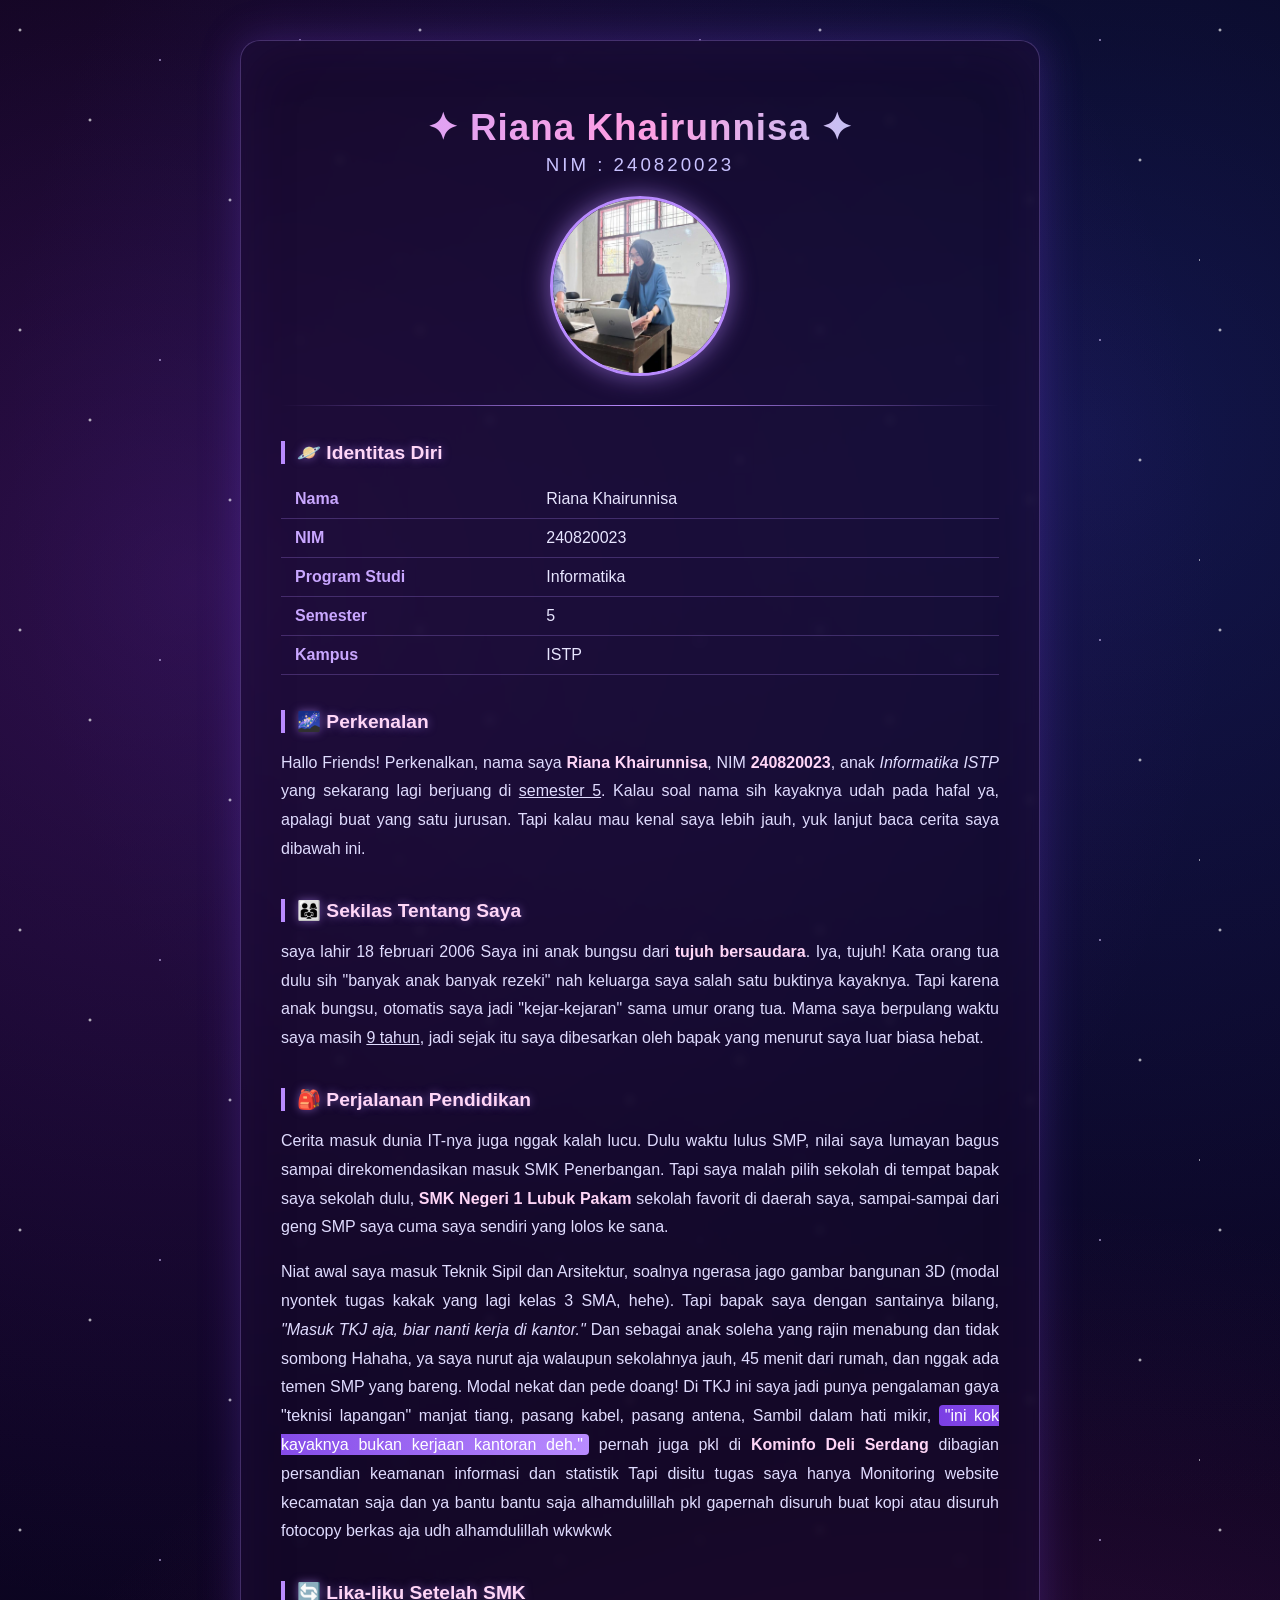
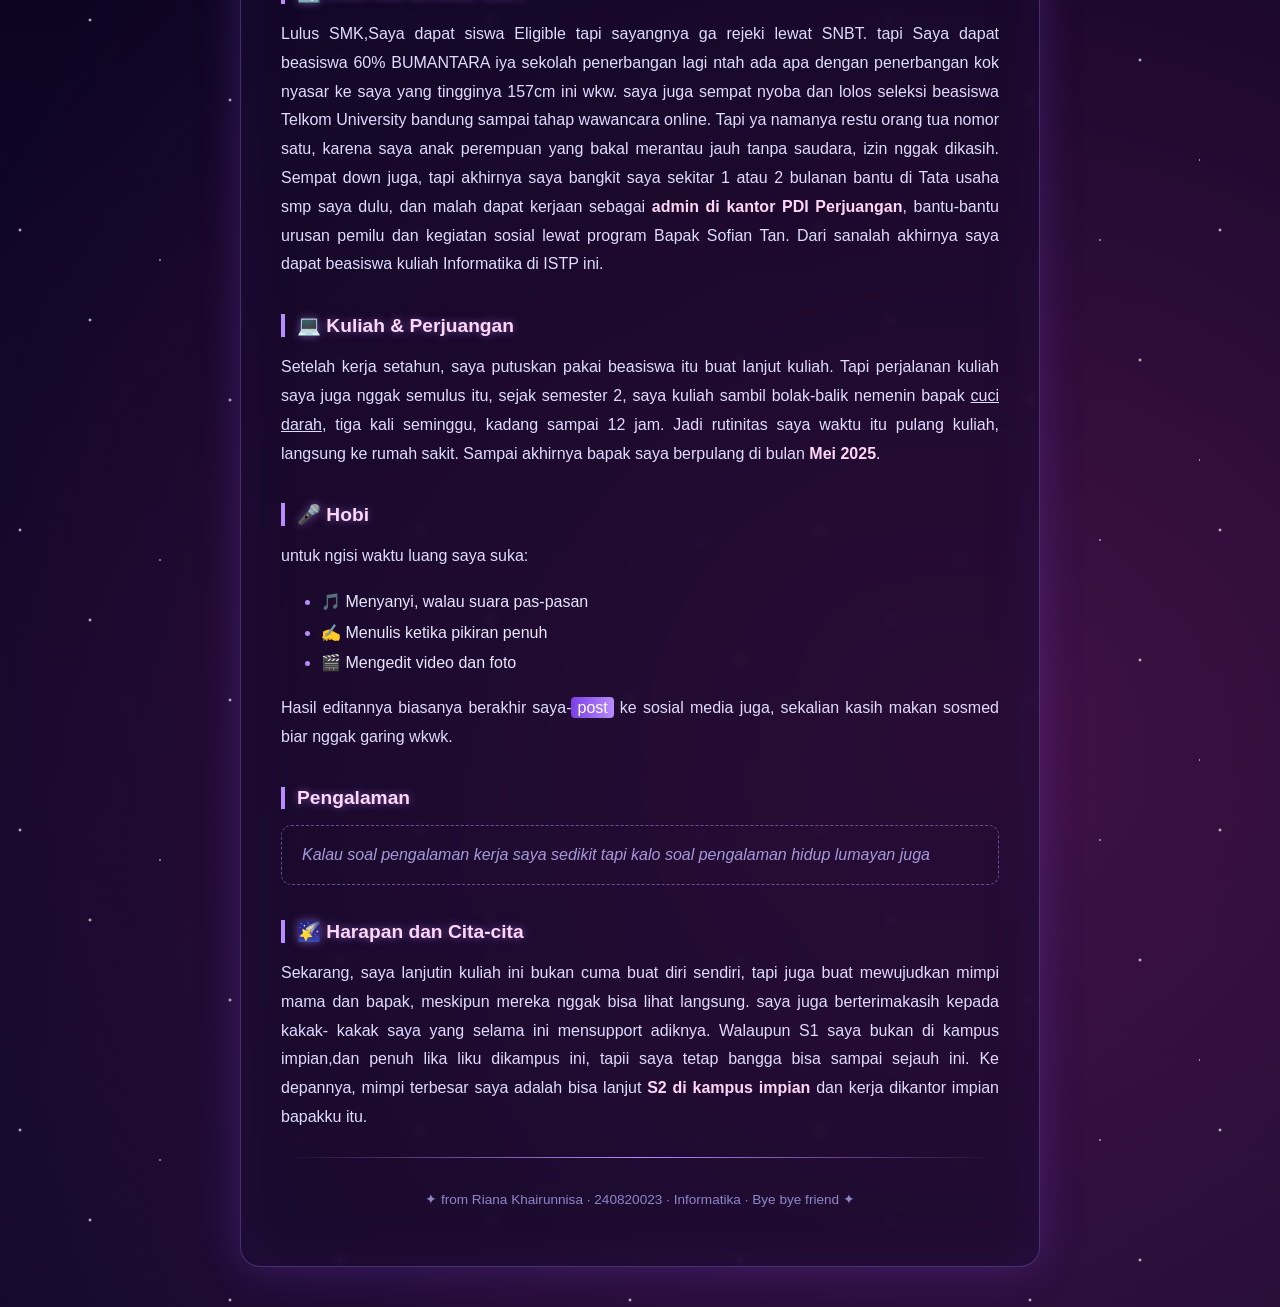
==== index.html @ e571e0c8 "Rename html to index" ====
<!DOCTYPE html>
<html>
<head>
    <title>Riana Khairunnisa - 240820023</title>
    <link rel="stylesheet" href="style.css">
</head>
<body>

    <div class="container">

        <h1>✦ Riana Khairunnisa ✦</h1>
        <h3 class="nim">NIM : 240820023</h3>

        <!-- FOTO: ganti "foto.jpg" dengan nama file foto kamu.
             Taruh file foto (misal foto.jpg) di folder yang sama dengan file HTML ini -->
        <div class="foto-wrap">
            <img src="foto.jpg" alt="Foto Riana Khairunnisa">
        </div>

        <hr>

        <h2>🪐 Identitas Diri</h2>
        <table>
            <tr>
                <td>Nama</td>
                <td>Riana Khairunnisa</td>
            </tr>
            <tr>
                <td>NIM</td>
                <td>240820023</td>
            </tr>
            <tr>
                <td>Program Studi</td>
                <td>Informatika</td>
            </tr>
            <tr>
                <td>Semester</td>
                <td>5 </td>
            </tr>
            <tr>
                <td>Kampus</td>
                <td>ISTP</td>
            </tr>
        </table>

        <h2>🌌 Perkenalan</h2>
        <p>
            Hallo Friends! Perkenalkan, nama saya <b>Riana Khairunnisa</b>,
            NIM <b>240820023</b>, anak <i>Informatika ISTP</i> yang sekarang
            lagi berjuang di <u>semester 5</u>. Kalau soal nama sih kayaknya udah 
            pada hafal ya, apalagi buat yang satu jurusan. Tapi kalau mau kenal 
            saya lebih jauh, yuk lanjut baca cerita saya dibawah ini.
        </p>

        <h2>👨‍👩‍👧 Sekilas Tentang Saya</h2>
        <p>
            saya lahir 18 februari 2006 
            Saya ini anak bungsu dari <b>tujuh bersaudara</b>. Iya, tujuh!
            Kata orang tua dulu sih "banyak anak banyak rezeki" nah
            keluarga saya salah satu buktinya kayaknya. Tapi karena anak
            bungsu, otomatis saya jadi "kejar-kejaran" sama umur orang tua.
            Mama saya berpulang waktu saya masih <u>9 tahun</u>, jadi sejak
            itu saya dibesarkan oleh bapak yang menurut saya luar biasa
            hebat.
        </p>

        <h2>🎒 Perjalanan Pendidikan</h2>
        <p>
            Cerita masuk dunia IT-nya juga nggak kalah lucu. Dulu waktu
            lulus SMP, nilai saya lumayan bagus sampai direkomendasikan
            masuk SMK Penerbangan. Tapi saya malah pilih sekolah di tempat
            bapak saya sekolah dulu, <b>SMK Negeri 1 Lubuk Pakam</b>
            sekolah favorit di daerah saya, sampai-sampai dari geng SMP saya
            cuma saya sendiri yang lolos ke sana.
        </p>
        <p>
            Niat awal saya masuk Teknik Sipil dan Arsitektur, soalnya
            ngerasa jago gambar bangunan 3D (modal nyontek tugas kakak yang
            lagi kelas 3 SMA, hehe). Tapi bapak saya dengan santainya
            bilang, <i>"Masuk TKJ aja, biar nanti kerja di kantor."</i> Dan
            sebagai anak soleha yang rajin menabung dan tidak sombong Hahaha, ya
            saya nurut aja walaupun sekolahnya jauh, 45 menit dari rumah,
            dan nggak ada temen SMP yang bareng. Modal nekat dan pede doang!
            Di TKJ ini saya jadi punya pengalaman gaya "teknisi lapangan" 
            manjat tiang, pasang kabel, pasang antena, Sambil dalam hati mikir,
            <mark>"ini kok kayaknya bukan kerjaan kantoran deh."</mark>
            pernah juga pkl di <b>Kominfo Deli Serdang</b> dibagian persandian keamanan
            informasi dan statistik Tapi disitu tugas saya hanya Monitoring website
            kecamatan saja dan ya bantu bantu saja alhamdulillah pkl gapernah disuruh
            buat kopi atau disuruh fotocopy berkas aja udh alhamdulillah wkwkwk  
            
        </p>

        <h2>🔄 Lika-liku Setelah SMK</h2>
        <p>
            Lulus SMK,Saya dapat siswa Eligible tapi sayangnya ga rejeki lewat SNBT. tapi
            Saya dapat beasiswa 60% BUMANTARA iya sekolah penerbangan lagi
            ntah ada apa dengan penerbangan kok nyasar ke saya yang tingginya 157cm ini wkw.
            saya juga sempat nyoba dan lolos seleksi beasiswa Telkom University bandung
            sampai tahap wawancara online. Tapi ya namanya restu orang tua
            nomor satu, karena saya anak perempuan yang bakal merantau
            jauh tanpa saudara, izin nggak dikasih. Sempat down juga, tapi
            akhirnya saya bangkit saya sekitar 1 atau 2 bulanan bantu di Tata usaha smp
            saya dulu, dan malah dapat kerjaan sebagai <b>admin di kantor PDI Perjuangan</b>,
            bantu-bantu urusan pemilu dan kegiatan sosial lewat program Bapak Sofian Tan. Dari
            sanalah akhirnya saya dapat beasiswa kuliah Informatika di
            ISTP ini.
        </p>

        <h2>💻 Kuliah & Perjuangan</h2>
        <p>
            Setelah kerja setahun, saya putuskan pakai beasiswa itu buat
            lanjut kuliah. Tapi perjalanan kuliah saya juga nggak semulus
            itu, sejak semester 2, saya kuliah sambil bolak-balik nemenin
            bapak <u>cuci darah</u>, tiga kali seminggu, kadang sampai 12
            jam. Jadi rutinitas saya waktu itu pulang kuliah, langsung ke
            rumah sakit. Sampai akhirnya bapak saya berpulang di bulan
            <b>Mei 2025</b>.
        </p>

        <h2>🎤 Hobi</h2>
        <p>
            untuk ngisi waktu luang saya suka:
        </p>
        <ul>
            <li>🎵 Menyanyi, walau suara pas-pasan</li>
            <li>✍️ Menulis ketika pikiran penuh</li>
            <li>🎬 Mengedit video dan foto</li>
        </ul>
        <p>
            Hasil editannya biasanya berakhir saya-<mark>post</mark> ke
            sosial media juga, sekalian kasih makan sosmed biar nggak
            garing wkwk.
        </p>

        <h2>Pengalaman</h2>
        <div class="pengalaman-box">
            Kalau soal pengalaman kerja saya sedikit
            tapi kalo soal pengalaman hidup lumayan juga <br>
        </div>
            
        <h2>🌠 Harapan dan Cita-cita</h2>
        <p>
            Sekarang, saya lanjutin kuliah ini bukan cuma buat diri sendiri,
            tapi juga buat mewujudkan mimpi mama dan bapak, meskipun mereka
            nggak bisa lihat langsung. saya juga berterimakasih kepada kakak- kakak
            saya yang selama ini mensupport adiknya. Walaupun S1 saya bukan di kampus
            impian,dan penuh lika liku dikampus ini, tapii
            saya tetap bangga bisa sampai sejauh ini. Ke depannya,
            mimpi terbesar saya adalah bisa lanjut <b>S2 di kampus impian</b>
            dan kerja dikantor impian bapakku itu.
        </p>

        <hr>
        <p class="footer-note">✦ from Riana Khairunnisa · 240820023 · Informatika · Bye bye friend ✦</p>

        <!--
    ============================================
    CATATAN: TENTANG TEMA GALAKSI DI HALAMAN INI
    ============================================

    Efek galaksi pada halaman ini dibuat sepenuhnya
    menggunakan CSS (di dalam tag <style>), dan untuk style nya saya
    minta bantuan Ai tapi untuk bagian Html ini saya sendiri.--->
    </div>

</body>
</html>
---- style.css ----
* {
    box-sizing: border-box;
}

body {
    margin: 0;
    padding: 40px 20px;
    font-family: 'Poppins', sans-serif;
    color: #e8e6ff;
    background-color: #05010f;
    background-image:
        radial-gradient(2px 2px at 20px 30px, #ffffff, transparent),
        radial-gradient(2px 2px at 90px 120px, #ffffff, transparent),
        radial-gradient(1.5px 1.5px at 160px 60px, #d9c7ff, transparent),
        radial-gradient(2px 2px at 230px 200px, #ffffff, transparent),
        radial-gradient(1.5px 1.5px at 300px 40px, #d9c7ff, transparent),
        radial-gradient(2px 2px at 340px 160px, #ffffff, transparent),
        radial-gradient(1.5px 1.5px at 400px 260px, #ffffff, transparent),
        radial-gradient(circle at 15% 20%, rgba(120, 40, 180, 0.35), transparent 40%),
        radial-gradient(circle at 85% 15%, rgba(40, 60, 180, 0.35), transparent 40%),
        radial-gradient(circle at 75% 80%, rgba(180, 40, 140, 0.3), transparent 45%),
        linear-gradient(180deg, #05010f 0%, #0b0420 50%, #150a2e 100%);
    background-repeat: repeat, repeat, repeat, repeat, repeat, repeat, repeat, no-repeat, no-repeat, no-repeat, no-repeat;
    background-size: 400px 300px, 400px 300px, 400px 300px, 400px 300px, 400px 300px, 400px 300px, 400px 300px, cover, cover, cover, cover;
}

.container {
    max-width: 800px;
    margin: 0 auto;
    background: rgba(20, 10, 40, 0.55);
    border: 1px solid rgba(180, 140, 255, 0.3);
    border-radius: 20px;
    padding: 40px;
    box-shadow: 0 0 40px rgba(140, 80, 255, 0.25), inset 0 0 60px rgba(80, 40, 150, 0.15);
    backdrop-filter: blur(4px);
}

h1 {
    font-family: 'Orbitron', sans-serif;
    text-align: center;
    font-size: 2.3em;
    margin-bottom: 5px;
    background: linear-gradient(90deg, #c9a7ff, #ff9de2, #9dd9ff);
    -webkit-background-clip: text;
    -webkit-text-fill-color: transparent;
    background-clip: text;
    letter-spacing: 1px;
}

h3.nim {
    text-align: center;
    font-weight: 300;
    color: #c9c2ff;
    letter-spacing: 3px;
    margin-top: 0;
}

h2 {
    font-family: 'Orbitron', sans-serif;
    font-size: 1.2em;
    color: #ffd6f7;
    border-left: 4px solid #b98bff;
    padding-left: 12px;
    margin-top: 35px;
    text-shadow: 0 0 8px rgba(185, 139, 255, 0.5);
}

hr {
    border: none;
    height: 1px;
    background: linear-gradient(90deg, transparent, #b98bff, transparent);
    margin: 25px 0;
}

.foto-wrap {
    text-align: center;
    margin: 20px 0;
}

.foto-wrap img {
    width: 180px;
    height: 180px;
    object-fit: cover;
    border-radius: 50%;
    border: 3px solid #b98bff;
    box-shadow: 0 0 25px rgba(185, 139, 255, 0.6);
}

p {
    line-height: 1.8;
    color: #e0dcff;
    text-align: justify;
}

b {
    color: #ffd6f7;
}

mark {
    background: linear-gradient(90deg, #7b3fe4, #b98bff);
    color: #fff;
    padding: 2px 6px;
    border-radius: 4px;
}

table {
    width: 100%;
    border-collapse: collapse;
    margin: 15px 0;
}

table td {
    padding: 10px 14px;
    border-bottom: 1px solid rgba(185, 139, 255, 0.25);
}

table tr td:first-child {
    width: 35%;
    color: #c9a7ff;
    font-weight: 600;
}

ul {
    line-height: 1.9;
}

ul li::marker {
    color: #b98bff;
}

.pengalaman-box {
    border: 1px dashed rgba(185, 139, 255, 0.5);
    border-radius: 10px;
    padding: 20px;
    color: #a599d9;
    font-style: italic;
}

.footer-note {
    text-align: center;
    color: #8f86c9;
    font-size: 0.85em;
    margin-top: 30px;
}
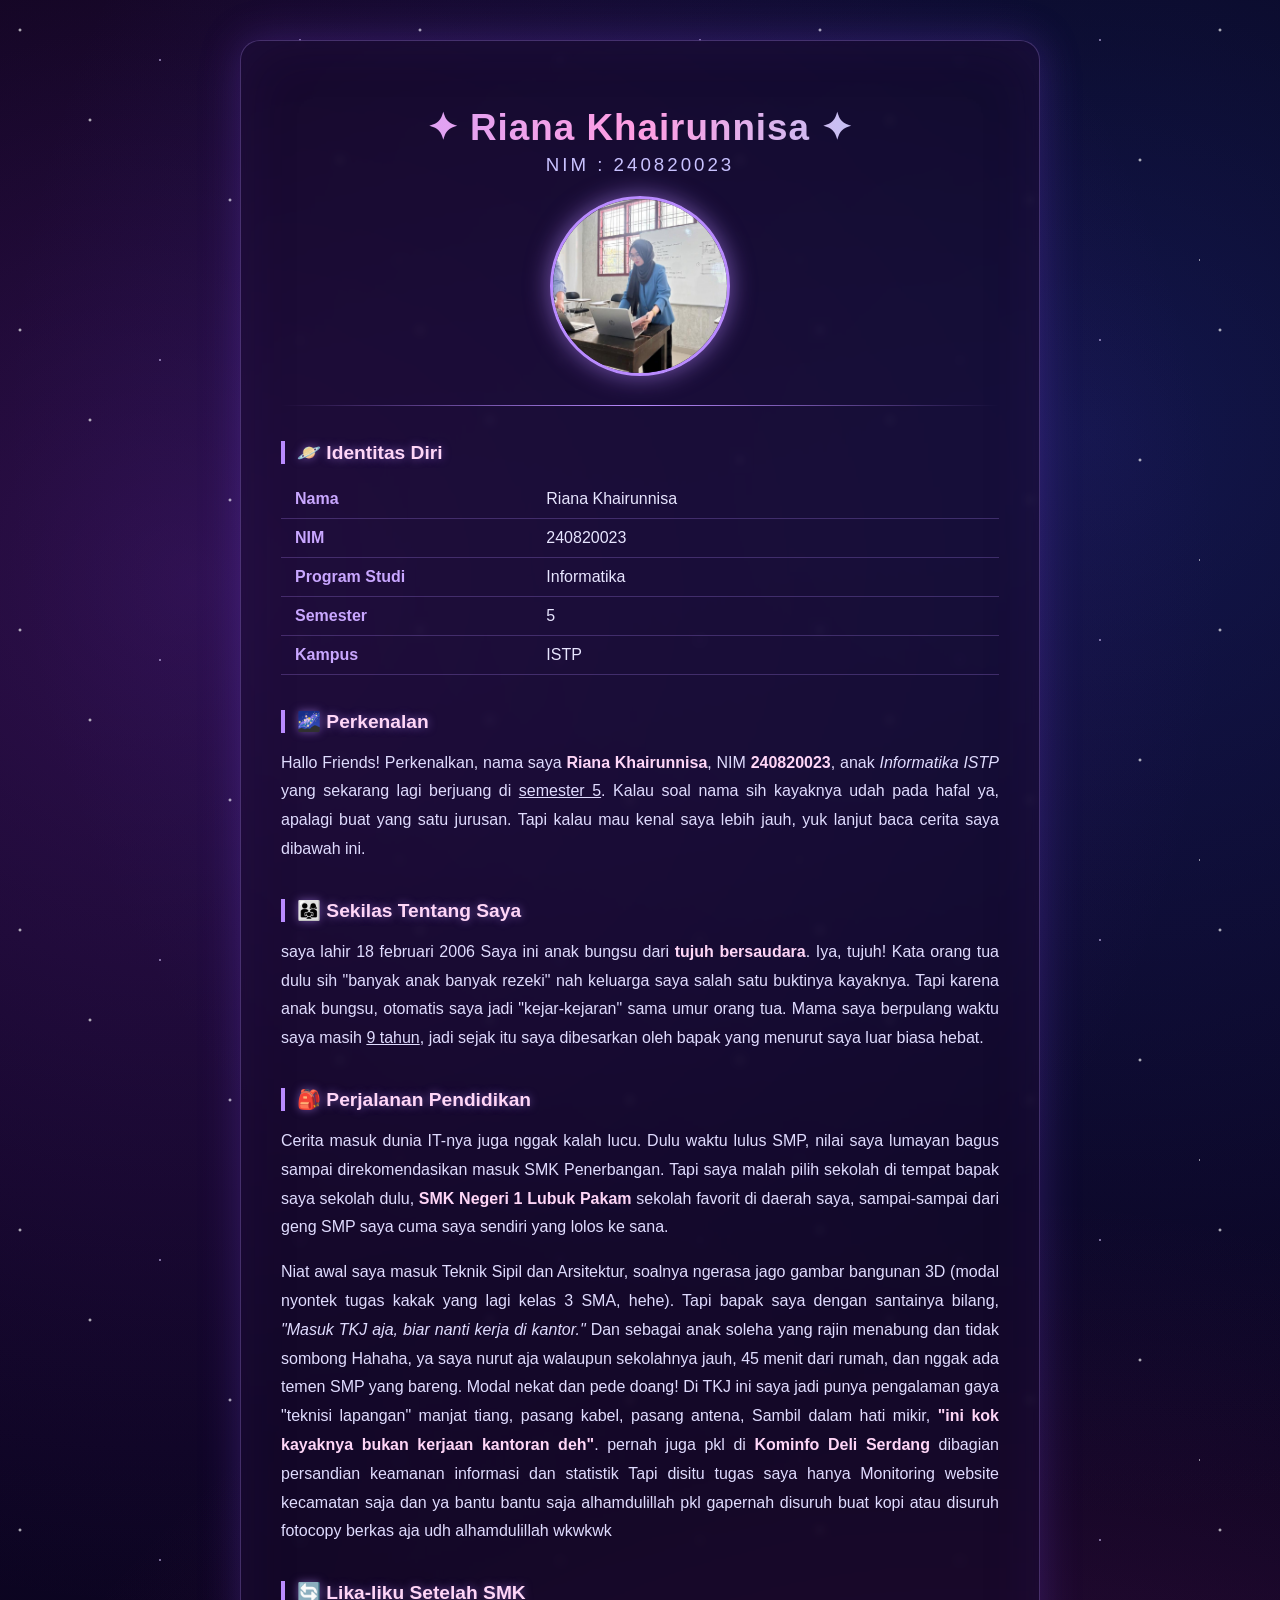
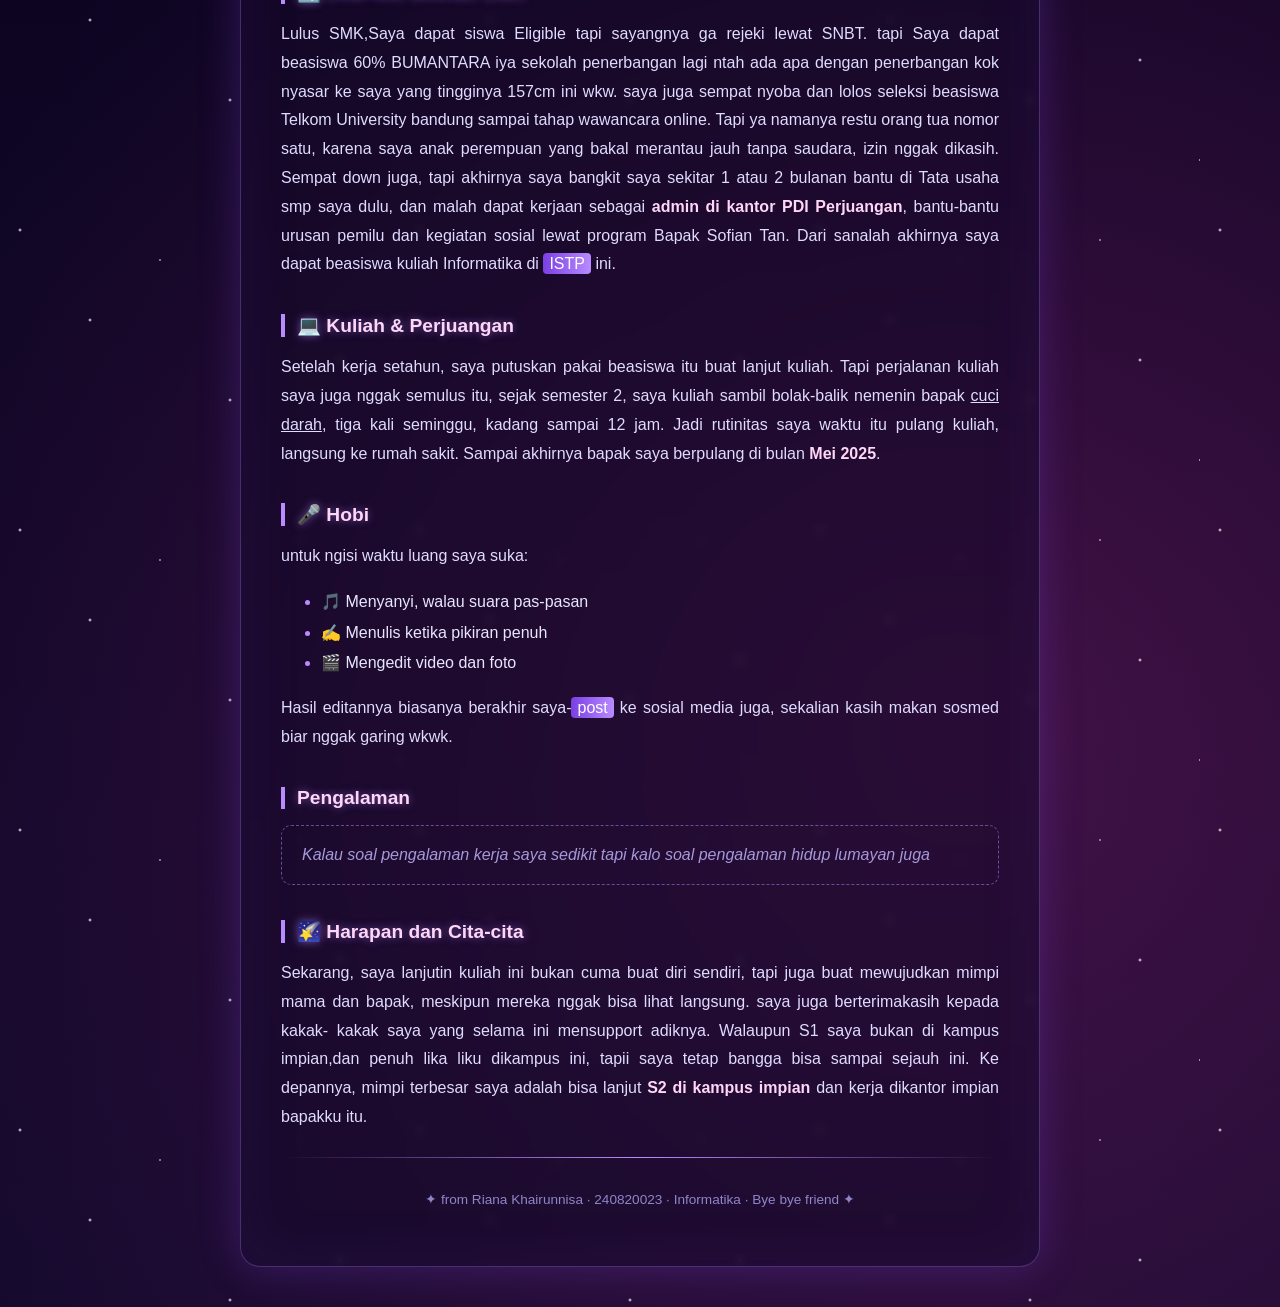
==== commit f04edf03: "update content" ====
--- a/index.html
+++ b/index.html
@@ -83,7 +83,7 @@
             dan nggak ada temen SMP yang bareng. Modal nekat dan pede doang!
             Di TKJ ini saya jadi punya pengalaman gaya "teknisi lapangan" 
             manjat tiang, pasang kabel, pasang antena, Sambil dalam hati mikir,
-            <mark>"ini kok kayaknya bukan kerjaan kantoran deh."</mark>
+            <b>"ini kok kayaknya bukan kerjaan kantoran deh"</b>.
             pernah juga pkl di <b>Kominfo Deli Serdang</b> dibagian persandian keamanan
             informasi dan statistik Tapi disitu tugas saya hanya Monitoring website
             kecamatan saja dan ya bantu bantu saja alhamdulillah pkl gapernah disuruh
@@ -103,8 +103,7 @@
             akhirnya saya bangkit saya sekitar 1 atau 2 bulanan bantu di Tata usaha smp
             saya dulu, dan malah dapat kerjaan sebagai <b>admin di kantor PDI Perjuangan</b>,
             bantu-bantu urusan pemilu dan kegiatan sosial lewat program Bapak Sofian Tan. Dari
-            sanalah akhirnya saya dapat beasiswa kuliah Informatika di
-            ISTP ini.
+            sanalah akhirnya saya dapat beasiswa kuliah Informatika di <mark>ISTP</mark> ini.
         </p>
 
         <h2>💻 Kuliah & Perjuangan</h2>
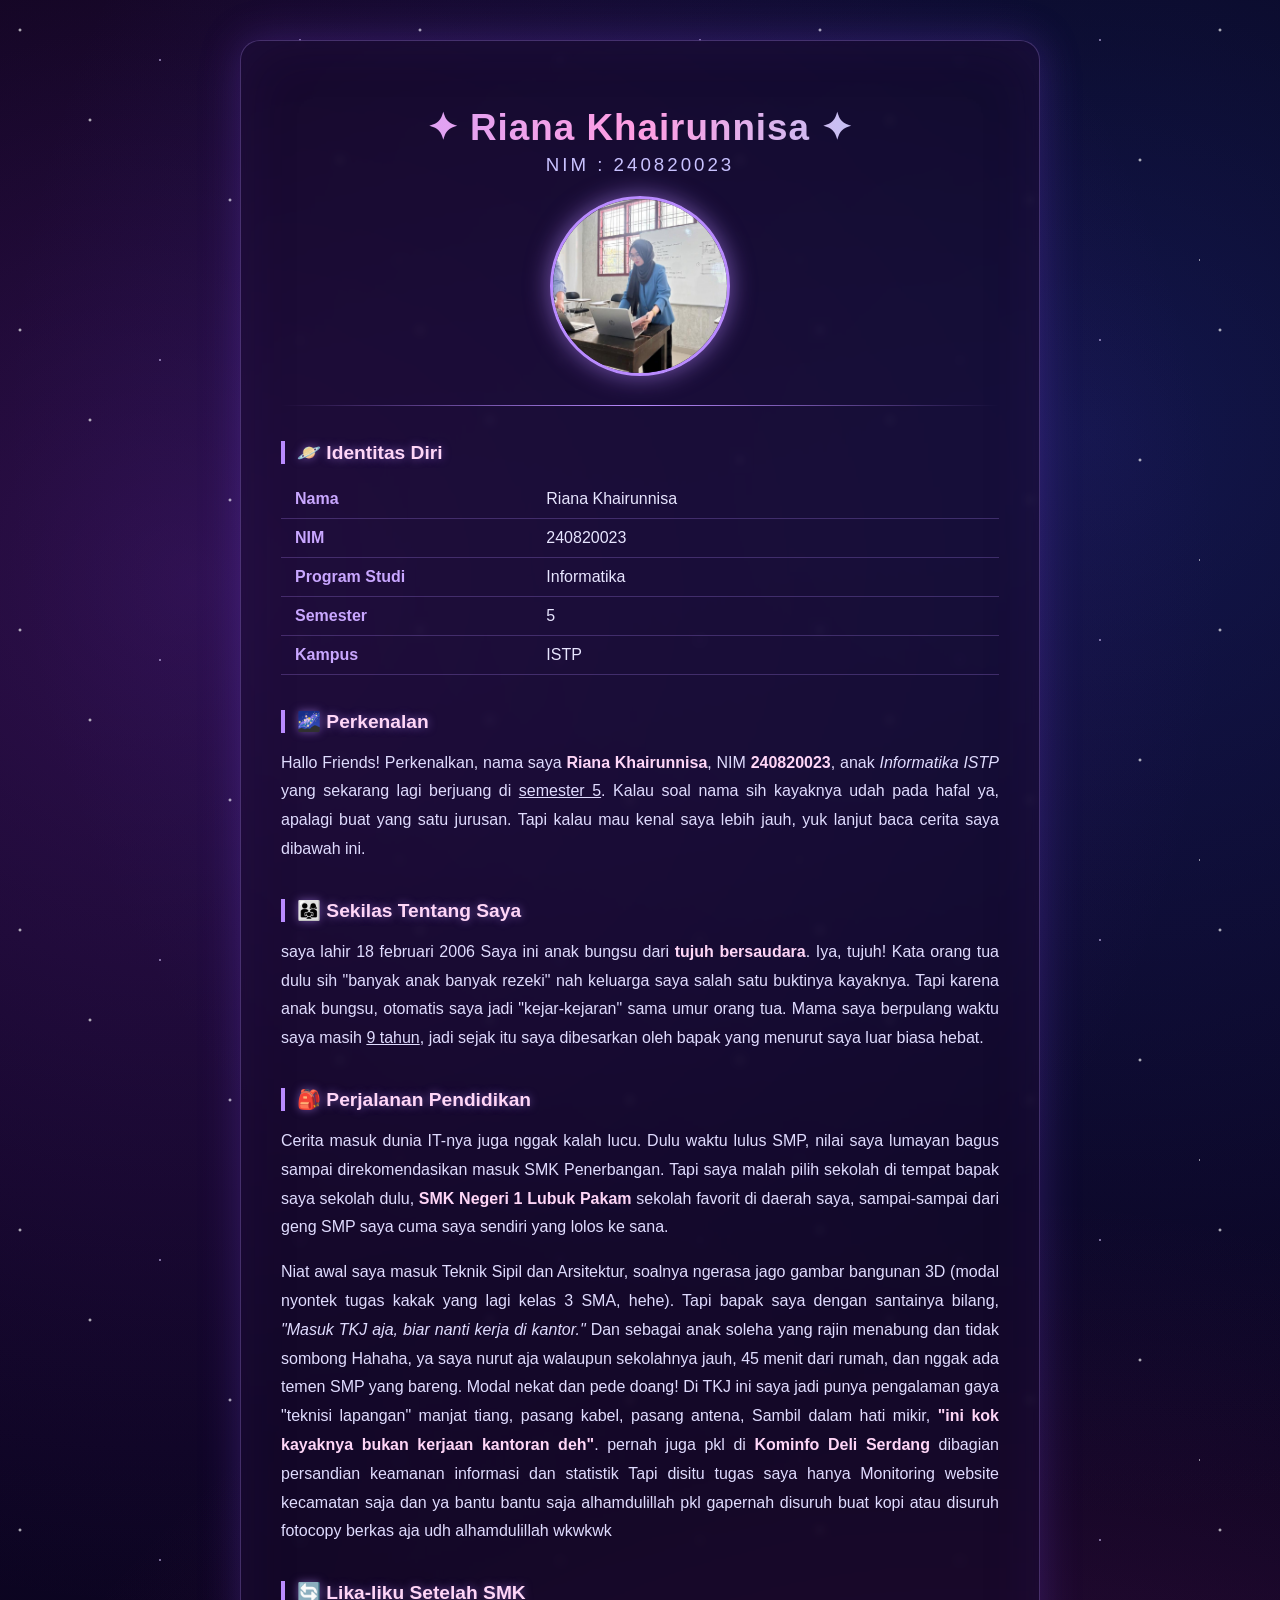
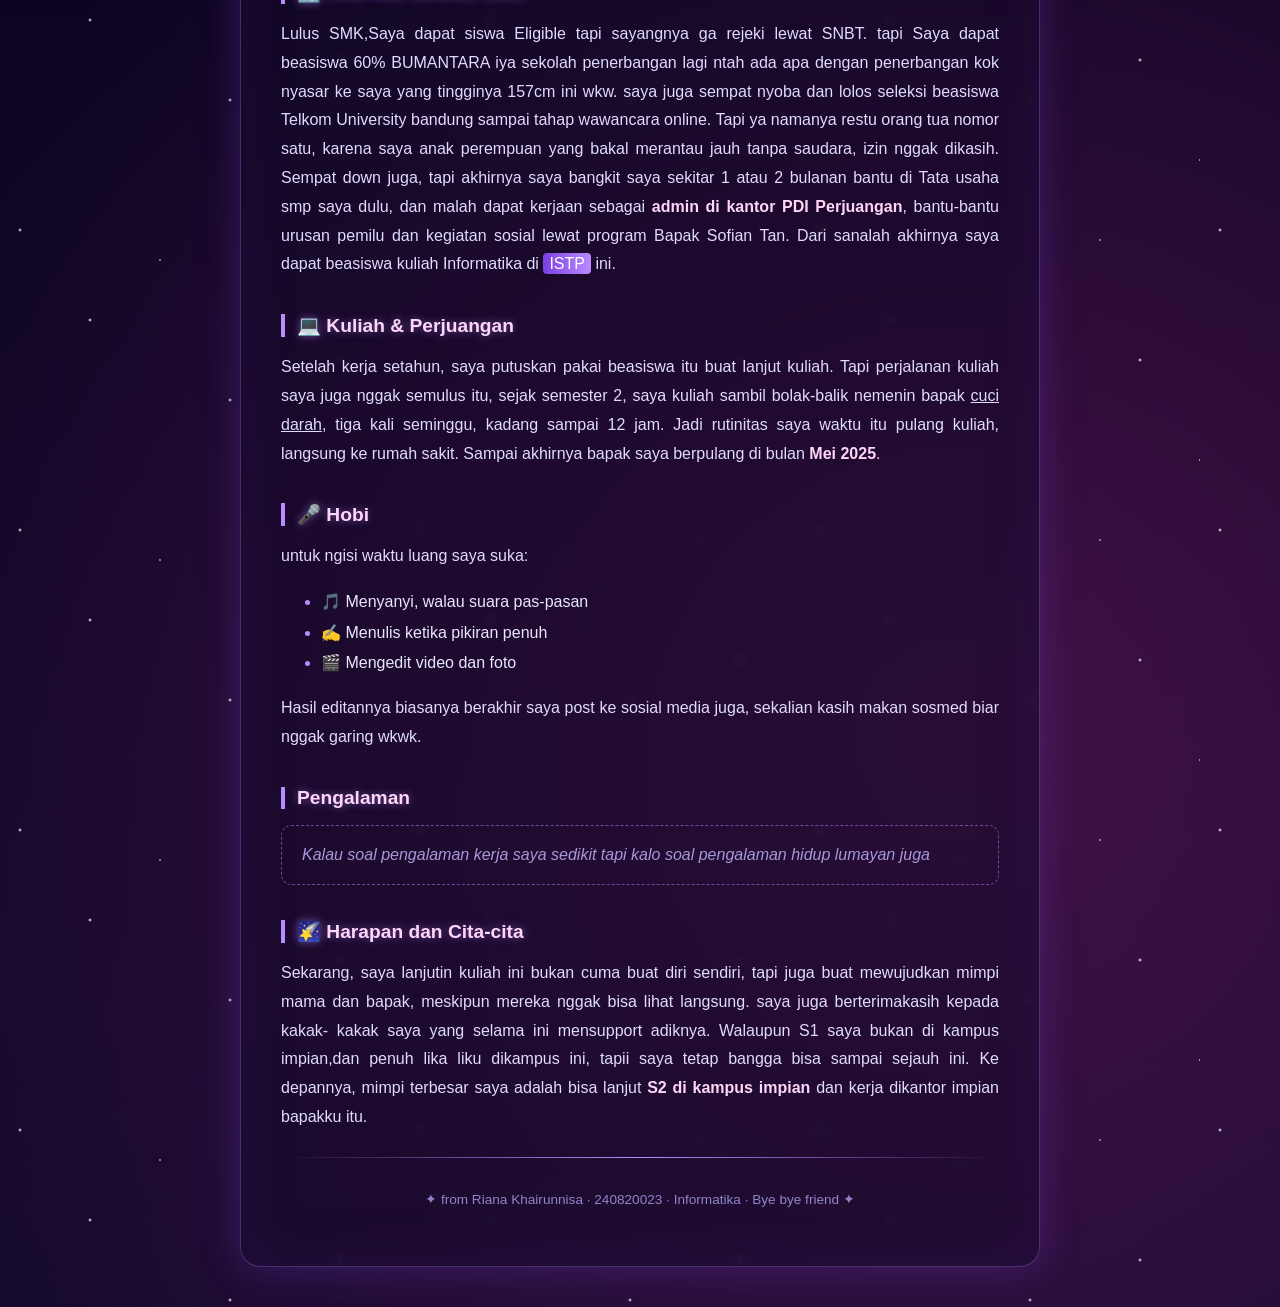
==== commit 43288c7e: "uodate content" ====
--- a/index.html
+++ b/index.html
@@ -127,7 +127,7 @@
             <li>🎬 Mengedit video dan foto</li>
         </ul>
         <p>
-            Hasil editannya biasanya berakhir saya-<mark>post</mark> ke
+            Hasil editannya biasanya berakhir saya post ke
             sosial media juga, sekalian kasih makan sosmed biar nggak
             garing wkwk.
         </p>
